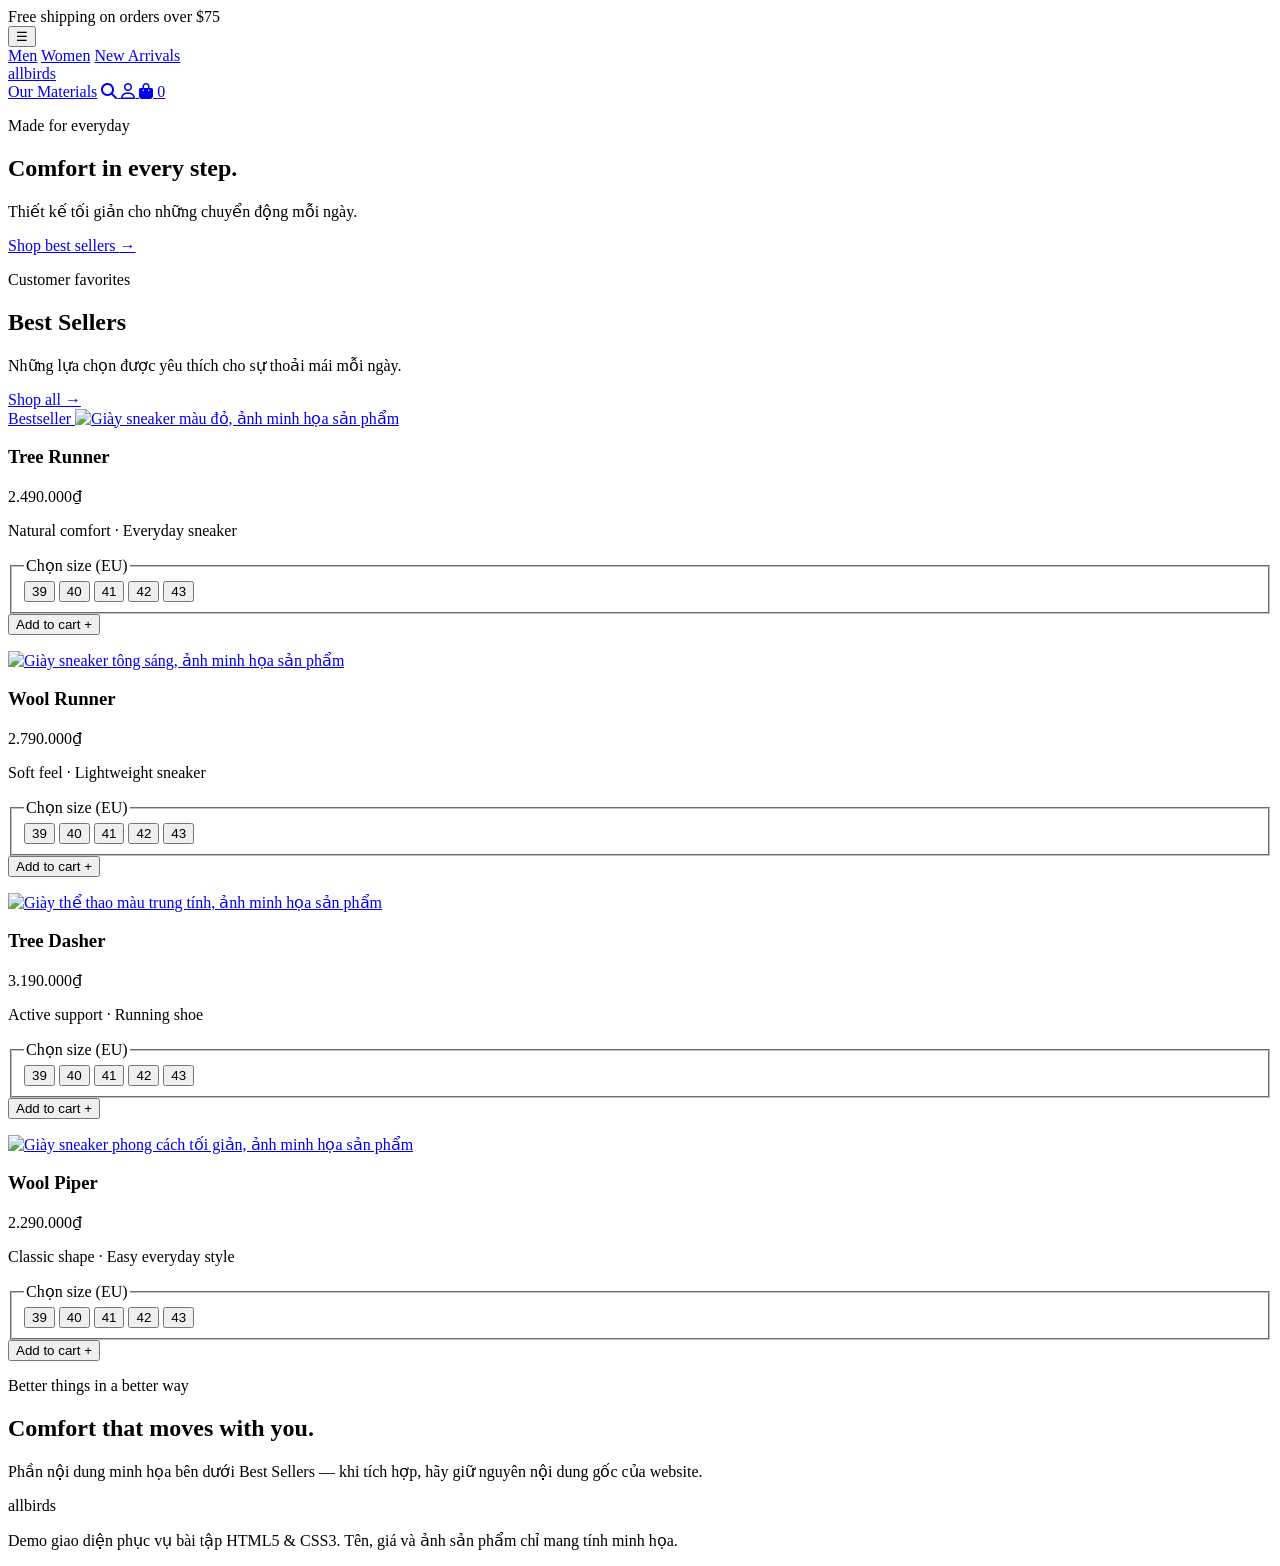
==== BT_B1/index.html @ d4fe8e79 "Rename index.html to BT_B1/index.html" ====
<!doctype html>
<html lang="vi">
<head>
  <meta charset="utf-8">
  <meta name="viewport" content="width=device-width, initial-scale=1">
  <meta name="description" content="Bản demo giao diện thương mại điện tử tối giản, tập trung cải tiến khu vực Best Sellers.">
  <title>Allbirds — Best Sellers Demo</title>
  <link rel="stylesheet" href="style.css">
  <link rel="stylesheet"
href="https://cdnjs.cloudflare.com/ajax/libs/font-awesome/6.7.2/css/all.min.css">
</head>
<body>
  <!-- Header minh họa để thể hiện cách khu vực Best Sellers hòa vào trang chủ.
       Khi tích hợp dự án thật, giữ header/banner hiện tại và chỉ thay section Best Sellers. -->
  <div class="announcement">Free shipping on orders over $75</div>
  <header class="site-header">
    <button class="menu-toggle" type="button" aria-label="Mở menu" aria-expanded="false">☰</button>
    <nav class="nav nav-left" aria-label="Danh mục chính">
      <a href="#men">Men</a>
      <a href="#women">Women</a>
      <a href="#new-arrivals">New Arrivals</a>
    </nav>
    <a class="wordmark" href="#" aria-label="Allbirds trang chủ">allbirds</a>
    <nav class="nav nav-right" aria-label="Tài khoản và mua sắm">
      <a href="#sustainability">Our Materials</a>
     <a href="#search" aria-label="Search">
  <i class="fa-solid fa-magnifying-glass"></i>
</a>
     <a href="#account" aria-label="Account">
  <i class="fa-regular fa-user"></i>
</a>
    <a href="#cart" class="cart-link" aria-label="Cart">
  <i class="fa-solid fa-bag-shopping"></i>
  <span id="cart-count">0</span>
</a>
    </nav>
  </header>

  <main>
    <section class="hero" aria-label="Giới thiệu bộ sưu tập">
      <div class="hero-copy">
        <p class="eyebrow">Made for everyday</p>
        <h1>Comfort in every step.</h1>
        <p>Thiết kế tối giản cho những chuyển động mỗi ngày.</p>
        <a class="hero-link" href="#best-sellers">Shop best sellers <span aria-hidden="true">→</span></a>
      </div>
      <div class="hero-photo" role="img" aria-label="Giày sneaker tông màu trung tính"></div>
    </section>

    <!-- KHU VỰC CẢI TIẾN: chỉ thay nội dung trong section này khi tích hợp vào website gốc -->
    <section class="best-sellers section-shell" id="best-sellers" aria-labelledby="best-sellers-title">
      <div class="section-heading">
        <div>
          <p class="eyebrow">Customer favorites</p>
          <h2 id="best-sellers-title">Best Sellers</h2>
          <p class="section-description">Những lựa chọn được yêu thích cho sự thoải mái mỗi ngày.</p>
        </div>
        <a class="view-all" href="#all-products">Shop all <span aria-hidden="true">→</span></a>
      </div>

      <div class="product-grid">
        <article class="product-card" data-product="Tree Runner">
          <a class="product-image-link" href="#tree-runner" aria-label="Xem Tree Runner">
            <span class="product-badge">Bestseller</span>
            <img class="product-image" src="https://images.unsplash.com/photo-1542291026-7eec264c27ff?auto=format&fit=crop&w=900&q=85" alt="Giày sneaker màu đỏ, ảnh minh họa sản phẩm" loading="lazy">
          </a>
          <div class="product-info">
            <div class="product-title-row">
              <h3>Tree Runner</h3>
              <p class="product-price">2.490.000₫</p>
            </div>
            <p class="product-subtitle">Natural comfort · Everyday sneaker</p>
            <fieldset class="size-picker">
              <legend>Chọn size (EU)</legend>
              <div class="size-options" role="group" aria-label="Chọn kích cỡ Tree Runner">
                <button type="button" class="size-option" aria-pressed="false">39</button>
                <button type="button" class="size-option" aria-pressed="false">40</button>
                <button type="button" class="size-option" aria-pressed="false">41</button>
                <button type="button" class="size-option" aria-pressed="false">42</button>
                <button type="button" class="size-option" aria-pressed="false">43</button>
              </div>
            </fieldset>
            <button class="add-to-cart" type="button">Add to cart <span aria-hidden="true">+</span></button>
            <p class="card-feedback" aria-live="polite"></p>
          </div>
        </article>

        <article class="product-card" data-product="Wool Runner">
          <a class="product-image-link" href="#wool-runner" aria-label="Xem Wool Runner">
            <img class="product-image" src="https://images.unsplash.com/photo-1549298916-b41d501d3772?auto=format&fit=crop&w=900&q=85" alt="Giày sneaker tông sáng, ảnh minh họa sản phẩm" loading="lazy">
          </a>
          <div class="product-info">
            <div class="product-title-row">
              <h3>Wool Runner</h3>
              <p class="product-price">2.790.000₫</p>
            </div>
            <p class="product-subtitle">Soft feel · Lightweight sneaker</p>
            <fieldset class="size-picker">
              <legend>Chọn size (EU)</legend>
              <div class="size-options" role="group" aria-label="Chọn kích cỡ Wool Runner">
                <button type="button" class="size-option" aria-pressed="false">39</button>
                <button type="button" class="size-option" aria-pressed="false">40</button>
                <button type="button" class="size-option" aria-pressed="false">41</button>
                <button type="button" class="size-option" aria-pressed="false">42</button>
                <button type="button" class="size-option" aria-pressed="false">43</button>
              </div>
            </fieldset>
            <button class="add-to-cart" type="button">Add to cart <span aria-hidden="true">+</span></button>
            <p class="card-feedback" aria-live="polite"></p>
          </div>
        </article>

        <article class="product-card" data-product="Tree Dasher">
          <a class="product-image-link" href="#tree-dasher" aria-label="Xem Tree Dasher">
            <img class="product-image" src="https://images.unsplash.com/photo-1552346154-21d32810aba3?auto=format&fit=crop&w=900&q=85" alt="Giày thể thao màu trung tính, ảnh minh họa sản phẩm" loading="lazy">
          </a>
          <div class="product-info">
            <div class="product-title-row">
              <h3>Tree Dasher</h3>
              <p class="product-price">3.190.000₫</p>
            </div>
            <p class="product-subtitle">Active support · Running shoe</p>
            <fieldset class="size-picker">
              <legend>Chọn size (EU)</legend>
              <div class="size-options" role="group" aria-label="Chọn kích cỡ Tree Dasher">
                <button type="button" class="size-option" aria-pressed="false">39</button>
                <button type="button" class="size-option" aria-pressed="false">40</button>
                <button type="button" class="size-option" aria-pressed="false">41</button>
                <button type="button" class="size-option" aria-pressed="false">42</button>
                <button type="button" class="size-option" aria-pressed="false">43</button>
              </div>
            </fieldset>
            <button class="add-to-cart" type="button">Add to cart <span aria-hidden="true">+</span></button>
            <p class="card-feedback" aria-live="polite"></p>
          </div>
        </article>

        <article class="product-card" data-product="Wool Piper">
          <a class="product-image-link" href="#wool-piper" aria-label="Xem Wool Piper">
            <img class="product-image" src="https://images.unsplash.com/photo-1495555961986-6d4c1ecb7be3?auto=format&fit=crop&w=900&q=85" alt="Giày sneaker phong cách tối giản, ảnh minh họa sản phẩm" loading="lazy">
          </a>
          <div class="product-info">
            <div class="product-title-row">
              <h3>Wool Piper</h3>
              <p class="product-price">2.290.000₫</p>
            </div>
            <p class="product-subtitle">Classic shape · Easy everyday style</p>
            <fieldset class="size-picker">
              <legend>Chọn size (EU)</legend>
              <div class="size-options" role="group" aria-label="Chọn kích cỡ Wool Piper">
                <button type="button" class="size-option" aria-pressed="false">39</button>
                <button type="button" class="size-option" aria-pressed="false">40</button>
                <button type="button" class="size-option" aria-pressed="false">41</button>
                <button type="button" class="size-option" aria-pressed="false">42</button>
                <button type="button" class="size-option" aria-pressed="false">43</button>
              </div>
            </fieldset>
            <button class="add-to-cart" type="button">Add to cart <span aria-hidden="true">+</span></button>
            <p class="card-feedback" aria-live="polite"></p>
          </div>
        </article>
      </div>
    </section>

    <section class="brand-note" id="sustainability">
      <p class="eyebrow">Better things in a better way</p>
      <h2>Comfort that moves with you.</h2>
      <p>Phần nội dung minh họa bên dưới Best Sellers — khi tích hợp, hãy giữ nguyên nội dung gốc của website.</p>
    </section>
  </main>

  <footer class="site-footer">
    <span class="footer-wordmark">allbirds</span>
    <p>Demo giao diện phục vụ bài tập HTML5 &amp; CSS3. Tên, giá và ảnh sản phẩm chỉ mang tính minh họa.</p>
  </footer>
  <script src="script.js"></script>
</body>
</html>
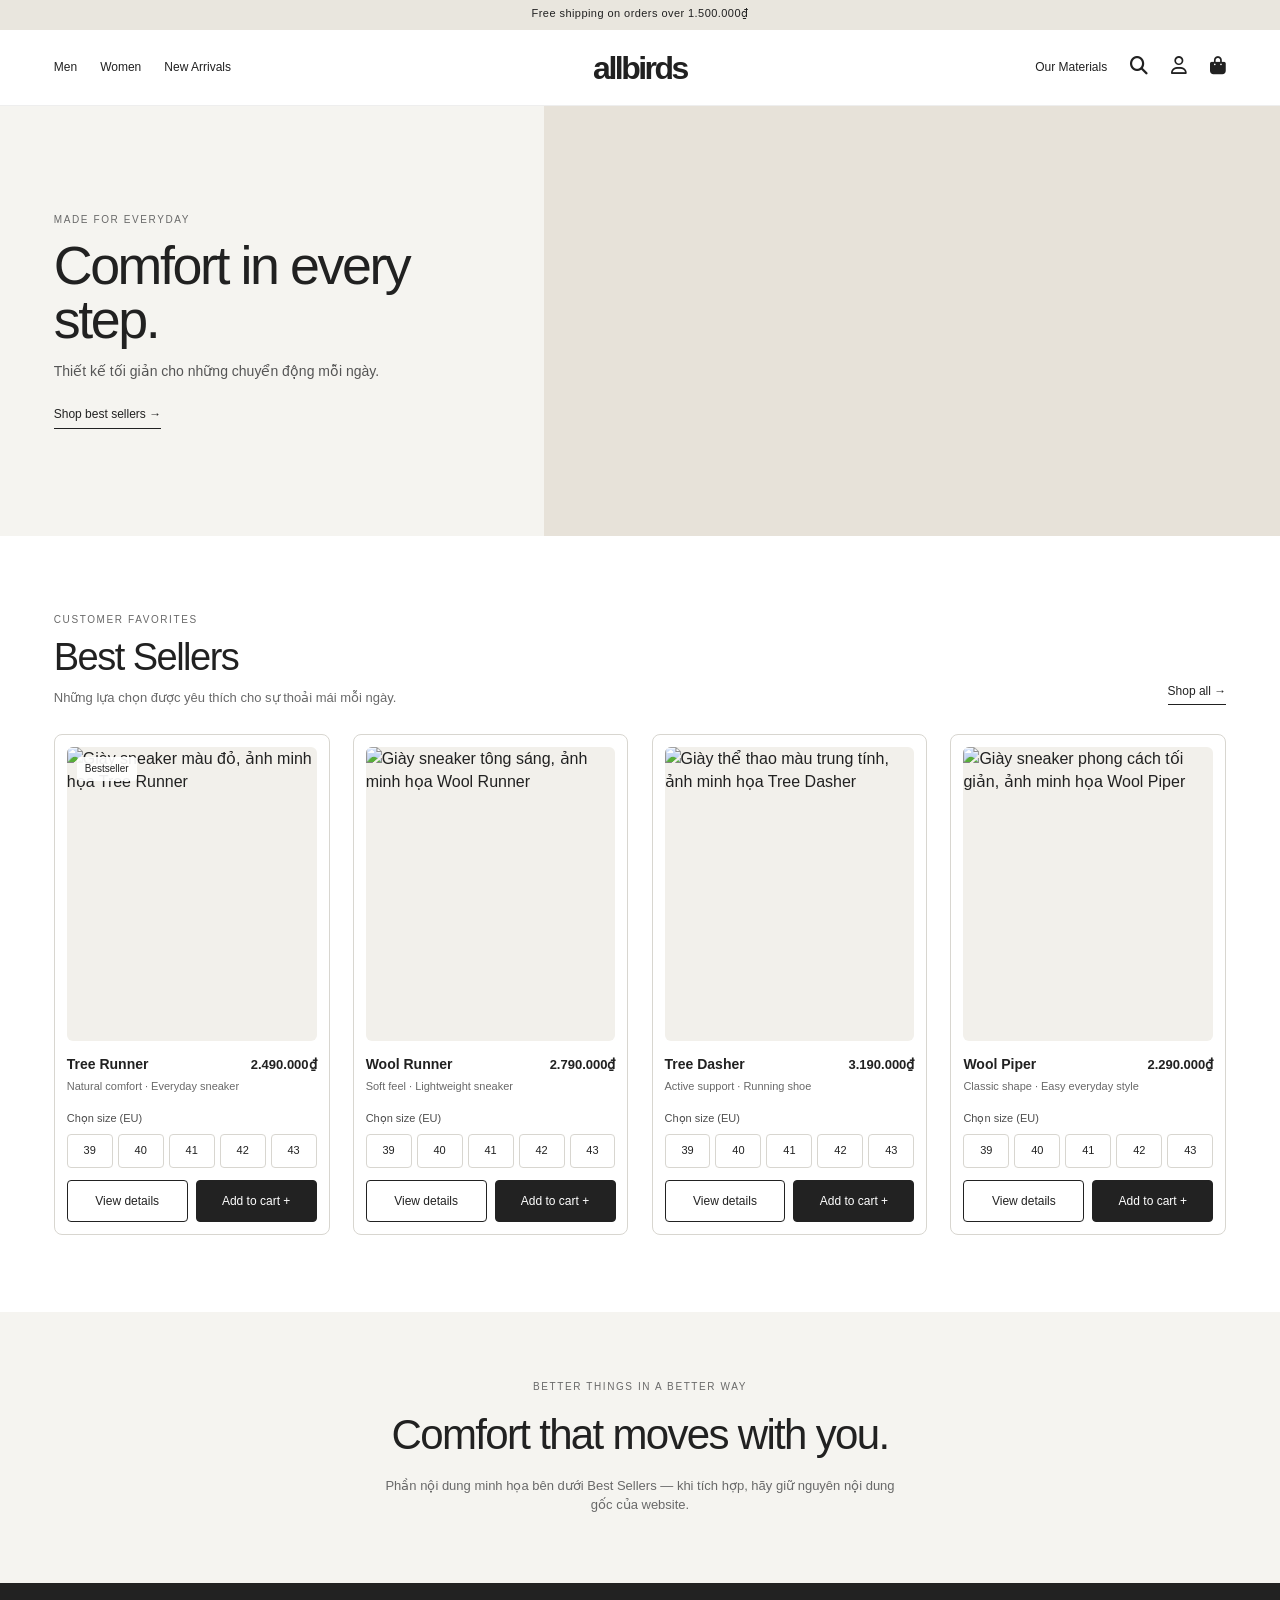
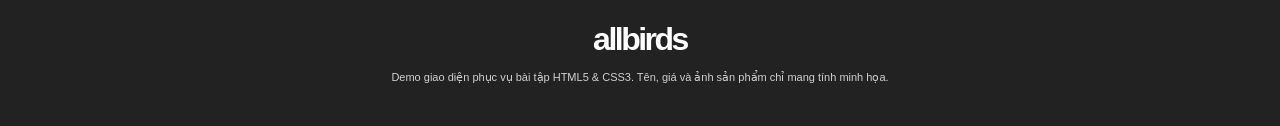
==== commit 548eee32: "Update Buổi 2" ====
--- a/BT_B1/index.html
+++ b/BT_B1/index.html
@@ -2,40 +2,33 @@
 <html lang="vi">
 <head>
   <meta charset="utf-8">
-  <meta name="viewport" content="width=device-width, initial-scale=1">
+  <meta name="viewport" content="width=device-width, initial-scale=1.0">
   <meta name="description" content="Bản demo giao diện thương mại điện tử tối giản, tập trung cải tiến khu vực Best Sellers.">
   <title>Allbirds — Best Sellers Demo</title>
-  <link rel="stylesheet" href="style.css">
-  <link rel="stylesheet"
-href="https://cdnjs.cloudflare.com/ajax/libs/font-awesome/6.7.2/css/all.min.css">
+  <link rel="stylesheet" href="css/style.css">
+  <link rel="stylesheet" href="https://cdnjs.cloudflare.com/ajax/libs/font-awesome/6.7.2/css/all.min.css">
 </head>
 <body>
-  <!-- Header minh họa để thể hiện cách khu vực Best Sellers hòa vào trang chủ.
-       Khi tích hợp dự án thật, giữ header/banner hiện tại và chỉ thay section Best Sellers. -->
-  <div class="announcement">Free shipping on orders over $75</div>
+  <!-- Header và hero chỉ mang tính minh họa để khu vực Best Sellers hòa vào trang chủ. -->
+  <div class="announcement">Free shipping on orders over 1.500.000₫</div>
+ 
   <header class="site-header">
-    <button class="menu-toggle" type="button" aria-label="Mở menu" aria-expanded="false">☰</button>
     <nav class="nav nav-left" aria-label="Danh mục chính">
-      <a href="#men">Men</a>
-      <a href="#women">Women</a>
-      <a href="#new-arrivals">New Arrivals</a>
+      <a href="#">Men</a>
+      <a href="#">Women</a>
+      <a href="#">New Arrivals</a>
     </nav>
+ 
     <a class="wordmark" href="#" aria-label="Allbirds trang chủ">allbirds</a>
+ 
     <nav class="nav nav-right" aria-label="Tài khoản và mua sắm">
-      <a href="#sustainability">Our Materials</a>
-     <a href="#search" aria-label="Search">
-  <i class="fa-solid fa-magnifying-glass"></i>
-</a>
-     <a href="#account" aria-label="Account">
-  <i class="fa-regular fa-user"></i>
-</a>
-    <a href="#cart" class="cart-link" aria-label="Cart">
-  <i class="fa-solid fa-bag-shopping"></i>
-  <span id="cart-count">0</span>
-</a>
+      <a class="nav-text" href="#">Our Materials</a>
+      <a href="#" aria-label="Tìm kiếm"><i class="fa-solid fa-magnifying-glass" aria-hidden="true"></i></a>
+      <a href="#" aria-label="Tài khoản"><i class="fa-regular fa-user" aria-hidden="true"></i></a>
+      <a href="#" aria-label="Giỏ hàng"><i class="fa-solid fa-bag-shopping" aria-hidden="true"></i></a>
     </nav>
   </header>
-
+ 
   <main>
     <section class="hero" aria-label="Giới thiệu bộ sưu tập">
       <div class="hero-copy">
@@ -46,8 +39,8 @@
       </div>
       <div class="hero-photo" role="img" aria-label="Giày sneaker tông màu trung tính"></div>
     </section>
-
-    <!-- KHU VỰC CẢI TIẾN: chỉ thay nội dung trong section này khi tích hợp vào website gốc -->
+ 
+    <!-- KHU VỰC CẢI TIẾN: Best Sellers -->
     <section class="best-sellers section-shell" id="best-sellers" aria-labelledby="best-sellers-title">
       <div class="section-heading">
         <div>
@@ -55,124 +48,134 @@
           <h2 id="best-sellers-title">Best Sellers</h2>
           <p class="section-description">Những lựa chọn được yêu thích cho sự thoải mái mỗi ngày.</p>
         </div>
-        <a class="view-all" href="#all-products">Shop all <span aria-hidden="true">→</span></a>
+        <a class="view-all" href="#best-sellers">Shop all <span aria-hidden="true">→</span></a>
       </div>
-
+ 
       <div class="product-grid">
-        <article class="product-card" data-product="Tree Runner">
+ 
+        <article class="product-card" id="tree-runner">
           <a class="product-image-link" href="#tree-runner" aria-label="Xem Tree Runner">
             <span class="product-badge">Bestseller</span>
-            <img class="product-image" src="https://images.unsplash.com/photo-1542291026-7eec264c27ff?auto=format&fit=crop&w=900&q=85" alt="Giày sneaker màu đỏ, ảnh minh họa sản phẩm" loading="lazy">
+            <img class="product-image" src="https://images.unsplash.com/photo-1542291026-7eec264c27ff?auto=format&fit=crop&w=900&q=85" alt="Giày sneaker màu đỏ, ảnh minh họa Tree Runner" loading="lazy">
           </a>
           <div class="product-info">
             <div class="product-title-row">
-              <h3>Tree Runner</h3>
+              <h3 class="product-title">Tree Runner</h3>
               <p class="product-price">2.490.000₫</p>
             </div>
             <p class="product-subtitle">Natural comfort · Everyday sneaker</p>
             <fieldset class="size-picker">
               <legend>Chọn size (EU)</legend>
-              <div class="size-options" role="group" aria-label="Chọn kích cỡ Tree Runner">
-                <button type="button" class="size-option" aria-pressed="false">39</button>
-                <button type="button" class="size-option" aria-pressed="false">40</button>
-                <button type="button" class="size-option" aria-pressed="false">41</button>
-                <button type="button" class="size-option" aria-pressed="false">42</button>
-                <button type="button" class="size-option" aria-pressed="false">43</button>
+              <div class="size-options">
+                <input type="radio" name="size-tree-runner" id="tr-39" value="39"><label for="tr-39">39</label>
+                <input type="radio" name="size-tree-runner" id="tr-40" value="40"><label for="tr-40">40</label>
+                <input type="radio" name="size-tree-runner" id="tr-41" value="41"><label for="tr-41">41</label>
+                <input type="radio" name="size-tree-runner" id="tr-42" value="42"><label for="tr-42">42</label>
+                <input type="radio" name="size-tree-runner" id="tr-43" value="43"><label for="tr-43">43</label>
               </div>
             </fieldset>
-            <button class="add-to-cart" type="button">Add to cart <span aria-hidden="true">+</span></button>
-            <p class="card-feedback" aria-live="polite"></p>
+            <div class="product-actions">
+              <a class="btn-detail" href="#tree-runner">View details</a>
+              <button class="btn-cart" type="button">Add to cart +</button>
+            </div>
           </div>
         </article>
-
-        <article class="product-card" data-product="Wool Runner">
+ 
+        <article class="product-card" id="wool-runner">
           <a class="product-image-link" href="#wool-runner" aria-label="Xem Wool Runner">
-            <img class="product-image" src="https://images.unsplash.com/photo-1549298916-b41d501d3772?auto=format&fit=crop&w=900&q=85" alt="Giày sneaker tông sáng, ảnh minh họa sản phẩm" loading="lazy">
+            <img class="product-image" src="https://images.unsplash.com/photo-1549298916-b41d501d3772?auto=format&fit=crop&w=900&q=85" alt="Giày sneaker tông sáng, ảnh minh họa Wool Runner" loading="lazy">
           </a>
           <div class="product-info">
             <div class="product-title-row">
-              <h3>Wool Runner</h3>
+              <h3 class="product-title">Wool Runner</h3>
               <p class="product-price">2.790.000₫</p>
             </div>
             <p class="product-subtitle">Soft feel · Lightweight sneaker</p>
             <fieldset class="size-picker">
               <legend>Chọn size (EU)</legend>
-              <div class="size-options" role="group" aria-label="Chọn kích cỡ Wool Runner">
-                <button type="button" class="size-option" aria-pressed="false">39</button>
-                <button type="button" class="size-option" aria-pressed="false">40</button>
-                <button type="button" class="size-option" aria-pressed="false">41</button>
-                <button type="button" class="size-option" aria-pressed="false">42</button>
-                <button type="button" class="size-option" aria-pressed="false">43</button>
+              <div class="size-options">
+                <input type="radio" name="size-wool-runner" id="wr-39" value="39"><label for="wr-39">39</label>
+                <input type="radio" name="size-wool-runner" id="wr-40" value="40"><label for="wr-40">40</label>
+                <input type="radio" name="size-wool-runner" id="wr-41" value="41"><label for="wr-41">41</label>
+                <input type="radio" name="size-wool-runner" id="wr-42" value="42"><label for="wr-42">42</label>
+                <input type="radio" name="size-wool-runner" id="wr-43" value="43"><label for="wr-43">43</label>
               </div>
             </fieldset>
-            <button class="add-to-cart" type="button">Add to cart <span aria-hidden="true">+</span></button>
-            <p class="card-feedback" aria-live="polite"></p>
+            <div class="product-actions">
+              <a class="btn-detail" href="#wool-runner">View details</a>
+              <button class="btn-cart" type="button">Add to cart +</button>
+            </div>
           </div>
         </article>
-
-        <article class="product-card" data-product="Tree Dasher">
+ 
+        <article class="product-card" id="tree-dasher">
           <a class="product-image-link" href="#tree-dasher" aria-label="Xem Tree Dasher">
-            <img class="product-image" src="https://images.unsplash.com/photo-1552346154-21d32810aba3?auto=format&fit=crop&w=900&q=85" alt="Giày thể thao màu trung tính, ảnh minh họa sản phẩm" loading="lazy">
+            <img class="product-image" src="https://images.unsplash.com/photo-1552346154-21d32810aba3?auto=format&fit=crop&w=900&q=85" alt="Giày thể thao màu trung tính, ảnh minh họa Tree Dasher" loading="lazy">
           </a>
           <div class="product-info">
             <div class="product-title-row">
-              <h3>Tree Dasher</h3>
+              <h3 class="product-title">Tree Dasher</h3>
               <p class="product-price">3.190.000₫</p>
             </div>
             <p class="product-subtitle">Active support · Running shoe</p>
             <fieldset class="size-picker">
               <legend>Chọn size (EU)</legend>
-              <div class="size-options" role="group" aria-label="Chọn kích cỡ Tree Dasher">
-                <button type="button" class="size-option" aria-pressed="false">39</button>
-                <button type="button" class="size-option" aria-pressed="false">40</button>
-                <button type="button" class="size-option" aria-pressed="false">41</button>
-                <button type="button" class="size-option" aria-pressed="false">42</button>
-                <button type="button" class="size-option" aria-pressed="false">43</button>
+              <div class="size-options">
+                <input type="radio" name="size-tree-dasher" id="td-39" value="39"><label for="td-39">39</label>
+                <input type="radio" name="size-tree-dasher" id="td-40" value="40"><label for="td-40">40</label>
+                <input type="radio" name="size-tree-dasher" id="td-41" value="41"><label for="td-41">41</label>
+                <input type="radio" name="size-tree-dasher" id="td-42" value="42"><label for="td-42">42</label>
+                <input type="radio" name="size-tree-dasher" id="td-43" value="43"><label for="td-43">43</label>
               </div>
             </fieldset>
-            <button class="add-to-cart" type="button">Add to cart <span aria-hidden="true">+</span></button>
-            <p class="card-feedback" aria-live="polite"></p>
+            <div class="product-actions">
+              <a class="btn-detail" href="#tree-dasher">View details</a>
+              <button class="btn-cart" type="button">Add to cart +</button>
+            </div>
           </div>
         </article>
-
-        <article class="product-card" data-product="Wool Piper">
+ 
+        <article class="product-card" id="wool-piper">
           <a class="product-image-link" href="#wool-piper" aria-label="Xem Wool Piper">
-            <img class="product-image" src="https://images.unsplash.com/photo-1495555961986-6d4c1ecb7be3?auto=format&fit=crop&w=900&q=85" alt="Giày sneaker phong cách tối giản, ảnh minh họa sản phẩm" loading="lazy">
+            <img class="product-image" src="https://images.unsplash.com/photo-1495555961986-6d4c1ecb7be3?auto=format&fit=crop&w=900&q=85" alt="Giày sneaker phong cách tối giản, ảnh minh họa Wool Piper" loading="lazy">
           </a>
           <div class="product-info">
             <div class="product-title-row">
-              <h3>Wool Piper</h3>
+              <h3 class="product-title">Wool Piper</h3>
               <p class="product-price">2.290.000₫</p>
             </div>
             <p class="product-subtitle">Classic shape · Easy everyday style</p>
             <fieldset class="size-picker">
               <legend>Chọn size (EU)</legend>
-              <div class="size-options" role="group" aria-label="Chọn kích cỡ Wool Piper">
-                <button type="button" class="size-option" aria-pressed="false">39</button>
-                <button type="button" class="size-option" aria-pressed="false">40</button>
-                <button type="button" class="size-option" aria-pressed="false">41</button>
-                <button type="button" class="size-option" aria-pressed="false">42</button>
-                <button type="button" class="size-option" aria-pressed="false">43</button>
+              <div class="size-options">
+                <input type="radio" name="size-wool-piper" id="wp-39" value="39"><label for="wp-39">39</label>
+                <input type="radio" name="size-wool-piper" id="wp-40" value="40"><label for="wp-40">40</label>
+                <input type="radio" name="size-wool-piper" id="wp-41" value="41"><label for="wp-41">41</label>
+                <input type="radio" name="size-wool-piper" id="wp-42" value="42"><label for="wp-42">42</label>
+                <input type="radio" name="size-wool-piper" id="wp-43" value="43"><label for="wp-43">43</label>
               </div>
             </fieldset>
-            <button class="add-to-cart" type="button">Add to cart <span aria-hidden="true">+</span></button>
-            <p class="card-feedback" aria-live="polite"></p>
+            <div class="product-actions">
+              <a class="btn-detail" href="#wool-piper">View details</a>
+              <button class="btn-cart" type="button">Add to cart +</button>
+            </div>
           </div>
         </article>
+ 
       </div>
     </section>
-
+ 
     <section class="brand-note" id="sustainability">
       <p class="eyebrow">Better things in a better way</p>
       <h2>Comfort that moves with you.</h2>
       <p>Phần nội dung minh họa bên dưới Best Sellers — khi tích hợp, hãy giữ nguyên nội dung gốc của website.</p>
     </section>
   </main>
-
+ 
   <footer class="site-footer">
     <span class="footer-wordmark">allbirds</span>
     <p>Demo giao diện phục vụ bài tập HTML5 &amp; CSS3. Tên, giá và ảnh sản phẩm chỉ mang tính minh họa.</p>
   </footer>
-  <script src="script.js"></script>
 </body>
 </html>
+ 
--- a/BT_B1/css/style.css
+++ b/BT_B1/css/style.css
@@ -0,0 +1,379 @@
+/* ==========================================================
+   Bài tập cá nhân Buổi 2 — HTML5 & CSS3
+   Khu vực cải tiến: Best Sellers (danh sách 4 sản phẩm)
+   Cấu trúc file:
+   1. Biến màu và thiết lập cơ bản (Bước 3)
+   2. Header và menu — Flexbox/Grid (Bước 5)
+   3. Hero
+   4. Tiêu đề khu vực Best Sellers — Flexbox (Bước 5)
+   5. Lưới sản phẩm — CSS Grid (Bước 6)
+   6. Thẻ sản phẩm — selector và Box Model (Bước 4)
+   7. Chọn size và nhóm nút — Flexbox, hover, focus (Bước 5, 7)
+   8. Brand note và footer
+   9. Responsive (Bước 8)
+   ========================================================== */
+ 
+/* 1. BIẾN MÀU VÀ THIẾT LẬP CƠ BẢN ------------------------- */
+:root {
+  --ink: #212121;
+  --muted: #696969;
+  --paper: #ffffff;
+  --soft: #f5f4f0;
+  --line: #d8d6d0;
+  --button: #222222;
+  --focus: #2876c7;
+  --content-width: 1440px;
+  --page-gutter: clamp(18px, 4.2vw, 64px);
+}
+ 
+* { box-sizing: border-box; }
+ 
+html { scroll-behavior: smooth; }
+ 
+body {
+  margin: 0;
+  color: var(--ink);
+  background: var(--paper);
+  font-family: Arial, Helvetica, sans-serif;
+  line-height: 1.45;
+}
+ 
+img { display: block; max-width: 100%; height: auto; }
+a { color: inherit; text-decoration: none; }
+button { font: inherit; }
+ 
+.section-shell {
+  width: min(100%, var(--content-width));
+  margin-inline: auto;
+  padding-inline: var(--page-gutter);
+}
+ 
+.eyebrow {
+  margin: 0 0 10px;
+  color: var(--muted);
+  text-transform: uppercase;
+  font-size: 10px;
+  letter-spacing: .16em;
+}
+ 
+/* 2. HEADER VÀ MENU ---------------------------------------- */
+.announcement {
+  min-height: 30px;
+  padding: 6px 12px;
+  text-align: center;
+  background: #e9e6de;
+  font-size: 11px;
+  letter-spacing: .04em;
+}
+ 
+.site-header {
+  min-height: 76px;
+  display: grid;
+  grid-template-columns: 1fr auto 1fr;
+  grid-template-areas: "menu logo icons";
+  align-items: center;
+  gap: 24px;
+  padding: 0 var(--page-gutter);
+  border-bottom: 1px solid #eee;
+}
+ 
+.nav-left  { grid-area: menu; }
+.wordmark  { grid-area: logo; }
+.nav-right { grid-area: icons; justify-content: flex-end; }
+ 
+.nav {
+  display: flex;
+  align-items: center;
+  gap: clamp(12px, 1.8vw, 28px);
+  font-size: 12px;
+}
+ 
+.nav a:hover,
+.view-all:hover { text-decoration: underline; text-underline-offset: 4px; }
+ 
+.nav-right i { font-size: 18px; }
+ 
+.wordmark,
+.footer-wordmark {
+  font-size: 32px;
+  font-weight: 800;
+  letter-spacing: -2.5px;
+  line-height: 1;
+}
+ 
+/* 3. HERO --------------------------------------------------- */
+.hero {
+  min-height: 430px;
+  display: grid;
+  grid-template-columns: .85fr 1.15fr;
+  background: var(--soft);
+}
+ 
+.hero-copy {
+  display: flex;
+  flex-direction: column;
+  justify-content: center;
+  align-items: flex-start;
+  padding: 48px var(--page-gutter);
+}
+ 
+.hero h1 {
+  max-width: 420px;
+  margin: 0 0 14px;
+  font-size: clamp(34px, 4.2vw, 58px);
+  line-height: 1.02;
+  font-weight: 500;
+  letter-spacing: -.045em;
+}
+ 
+.hero-copy > p:not(.eyebrow) {
+  max-width: 360px;
+  margin: 0 0 24px;
+  color: #555;
+  font-size: 14px;
+}
+ 
+.hero-link {
+  padding-bottom: 5px;
+  border-bottom: 1px solid var(--ink);
+  font-size: 12px;
+}
+ 
+.hero-photo {
+  min-height: 430px;
+  background: #e7e2d9 url("https://images.unsplash.com/photo-1542291026-7eec264c27ff?auto=format&fit=crop&w=1500&q=85") center 52% / cover no-repeat;
+}
+ 
+/* 4. TIÊU ĐỀ KHU VỰC BEST SELLERS -------------------------- */
+.best-sellers {
+  padding-top: clamp(42px, 6vw, 82px);
+  padding-bottom: clamp(48px, 6vw, 88px);
+}
+ 
+.section-heading {
+  display: flex;
+  align-items: flex-end;
+  justify-content: space-between;
+  gap: 24px;
+  margin-bottom: 26px;
+}
+ 
+.section-heading h2 {
+  margin: 0;
+  font-size: clamp(28px, 3vw, 38px);
+  line-height: 1.1;
+  font-weight: 500;
+  letter-spacing: -.04em;
+}
+ 
+.section-description { margin: 10px 0 0; color: var(--muted); font-size: 13px; }
+ 
+.view-all {
+  flex: 0 0 auto;
+  margin-bottom: 3px;
+  padding-bottom: 4px;
+  border-bottom: 1px solid currentColor;
+  font-size: 12px;
+}
+ 
+/* 5. LƯỚI SẢN PHẨM — CSS GRID ------------------------------ */
+.product-grid {
+  display: grid;
+  grid-template-columns: repeat(4, minmax(0, 1fr));
+  gap: clamp(12px, 1.8vw, 26px);
+}
+ 
+/* 6. THẺ SẢN PHẨM — SELECTOR VÀ BOX MODEL ------------------ */
+.product-card {
+  min-width: 0;
+  padding: 12px;                       /* padding: khoảng cách bên trong thẻ */
+  border: 1px solid var(--line);       /* border: viền thẻ */
+  border-radius: 8px;                  /* border-radius: bo góc */
+  background-color: #ffffff;
+}
+ 
+.product-image-link {
+  position: relative;
+  display: block;
+  overflow: hidden;
+  border-radius: 6px;
+  background: #f2f0eb;
+  aspect-ratio: 4 / 4.7;
+}
+ 
+.product-image {
+  width: 100%;
+  height: 100%;
+  object-fit: cover;
+  transition: transform .35s ease;
+}
+ 
+.product-badge {
+  position: absolute;
+  z-index: 1;
+  top: 10px;
+  left: 10px;
+  padding: 5px 8px;
+  border-radius: 4px;
+  background: rgba(255, 255, 255, .92);
+  font-size: 10px;
+}
+ 
+.product-info { padding-top: 13px; }
+ 
+.product-title-row {
+  display: flex;
+  flex-wrap: wrap;
+  justify-content: space-between;
+  align-items: baseline;
+  gap: 6px 10px;
+}
+ 
+.product-card .product-title { margin: 0; font-size: 14px; font-weight: 600; }
+.product-price { margin: 0; font-size: 13px; font-weight: 600; white-space: nowrap; }
+.product-subtitle { min-height: 18px; margin: 5px 0 14px; color: var(--muted); font-size: 11px; }
+ 
+/* 7. CHỌN SIZE VÀ NHÓM NÚT --------------------------------- */
+.size-picker { min-width: 0; margin: 0 0 12px; padding: 0; border: 0; }
+.size-picker legend { margin-bottom: 7px; padding: 0; color: #4c4c4c; font-size: 11px; }
+ 
+.size-options {
+  display: grid;
+  grid-template-columns: repeat(5, minmax(0, 1fr));
+  gap: 5px;
+}
+ 
+/* Ẩn nút radio gốc nhưng vẫn dùng được bằng bàn phím */
+.size-options input {
+  position: absolute;
+  width: 1px;
+  height: 1px;
+  opacity: 0;
+}
+ 
+.size-options label {
+  display: flex;
+  align-items: center;
+  justify-content: center;
+  min-height: 34px;
+  border: 1px solid var(--line);
+  border-radius: 4px;
+  background: #fff;
+  cursor: pointer;
+  font-size: 11px;
+  transition: background-color .15s ease, color .15s ease, border-color .15s ease;
+}
+ 
+.size-options label:hover { border-color: var(--ink); }
+ 
+.size-options input:checked + label {
+  border-color: var(--button);
+  background: var(--button);
+  color: #fff;
+}
+ 
+/* Nhóm nút thao tác — Flexbox */
+.product-actions {
+  display: flex;
+  align-items: center;
+  gap: 8px;
+}
+ 
+.btn-detail,
+.btn-cart {
+  flex: 1;
+  display: flex;
+  align-items: center;
+  justify-content: center;
+  min-height: 42px;
+  padding: 8px 10px;
+  border: 1px solid var(--button);
+  border-radius: 4px;
+  font-size: 12px;
+  cursor: pointer;
+  transition: background-color .2s ease, color .2s ease;
+}
+ 
+.btn-detail { background: #fff; color: var(--button); }
+.btn-detail:hover { background: var(--soft); }
+ 
+.btn-cart { background: var(--button); color: #fff; }
+.btn-cart:hover { background: #fff; color: var(--button); }
+ 
+/* Hover của ảnh và trạng thái focus bàn phím */
+.product-image-link:hover .product-image { transform: scale(1.035); }
+ 
+a:focus-visible,
+.btn-cart:focus-visible,
+.size-options input:focus-visible + label {
+  outline: 3px solid var(--focus);
+  outline-offset: 3px;
+}
+ 
+/* 8. BRAND NOTE VÀ FOOTER ---------------------------------- */
+.brand-note { padding: 68px var(--page-gutter); text-align: center; background: var(--soft); }
+.brand-note h2 { margin: 0 auto 12px; font-size: clamp(26px, 3.5vw, 42px); font-weight: 500; letter-spacing: -.04em; }
+.brand-note > p:last-child { max-width: 520px; margin: 0 auto; color: var(--muted); font-size: 13px; }
+ 
+.site-footer { padding: 40px var(--page-gutter); background: #222; color: #fff; text-align: center; }
+.footer-wordmark { display: inline-block; }
+.site-footer p { max-width: 680px; margin: 14px auto 0; color: #d1d1d1; font-size: 11px; }
+ 
+/* 9. RESPONSIVE --------------------------------------------- */
+/* Tablet: 2 cột để thẻ không bị chật */
+@media (max-width: 991px) {
+  .product-grid { grid-template-columns: repeat(2, minmax(0, 1fr)); }
+}
+ 
+/* Mobile (390px) */
+@media (max-width: 767px) {
+  .site-header {
+    grid-template-areas:
+      ". logo icons"
+      "menu menu menu";
+    min-height: 0;
+    gap: 6px 8px;
+    padding-block: 10px;
+  }
+  .wordmark { justify-self: center; font-size: 29px; }
+  .nav-left { justify-content: center; padding-top: 4px; }
+  .nav-right { gap: 14px; }
+  .nav-right i { font-size: 16px; }
+  .nav-text { display: none; }
+ 
+  .hero { min-height: 0; grid-template-columns: 1fr; }
+  .hero-copy { padding: 42px var(--page-gutter); }
+  .hero-photo { min-height: 250px; grid-row: 1; }
+  .hero h1 { font-size: clamp(34px, 9vw, 46px); }
+ 
+  .section-heading { margin-bottom: 20px; gap: 12px; }
+  .section-heading h2 { font-size: 29px; }
+  .section-description { max-width: 250px; font-size: 12px; }
+  .view-all { font-size: 11px; }
+ 
+  .product-grid { gap: 16px 10px; }
+  .product-card { padding: 10px; }
+  .product-info { padding-top: 10px; }
+  .product-title-row { display: block; }
+  .product-card .product-title { font-size: 13px; }
+  .product-price { margin-top: 4px; font-size: 12px; }
+  .product-subtitle { min-height: 30px; margin: 5px 0 10px; font-size: 10px; }
+ 
+  .size-options { grid-template-columns: repeat(3, minmax(0, 1fr)); gap: 8px; }
+  .size-options label { min-height: 40px; }
+ 
+  .product-actions { flex-direction: column; align-items: stretch; }
+  .brand-note { padding-block: 48px; }
+}
+ 
+@media (max-width: 360px) {
+  .section-shell { padding-inline: 14px; }
+  .section-heading h2 { font-size: 26px; }
+  .section-description { max-width: 205px; }
+}
+ 
+@media (prefers-reduced-motion: reduce) {
+  html { scroll-behavior: auto; }
+  *, *::before, *::after { transition-duration: .01ms !important; animation-duration: .01ms !important; }
+}
+ 
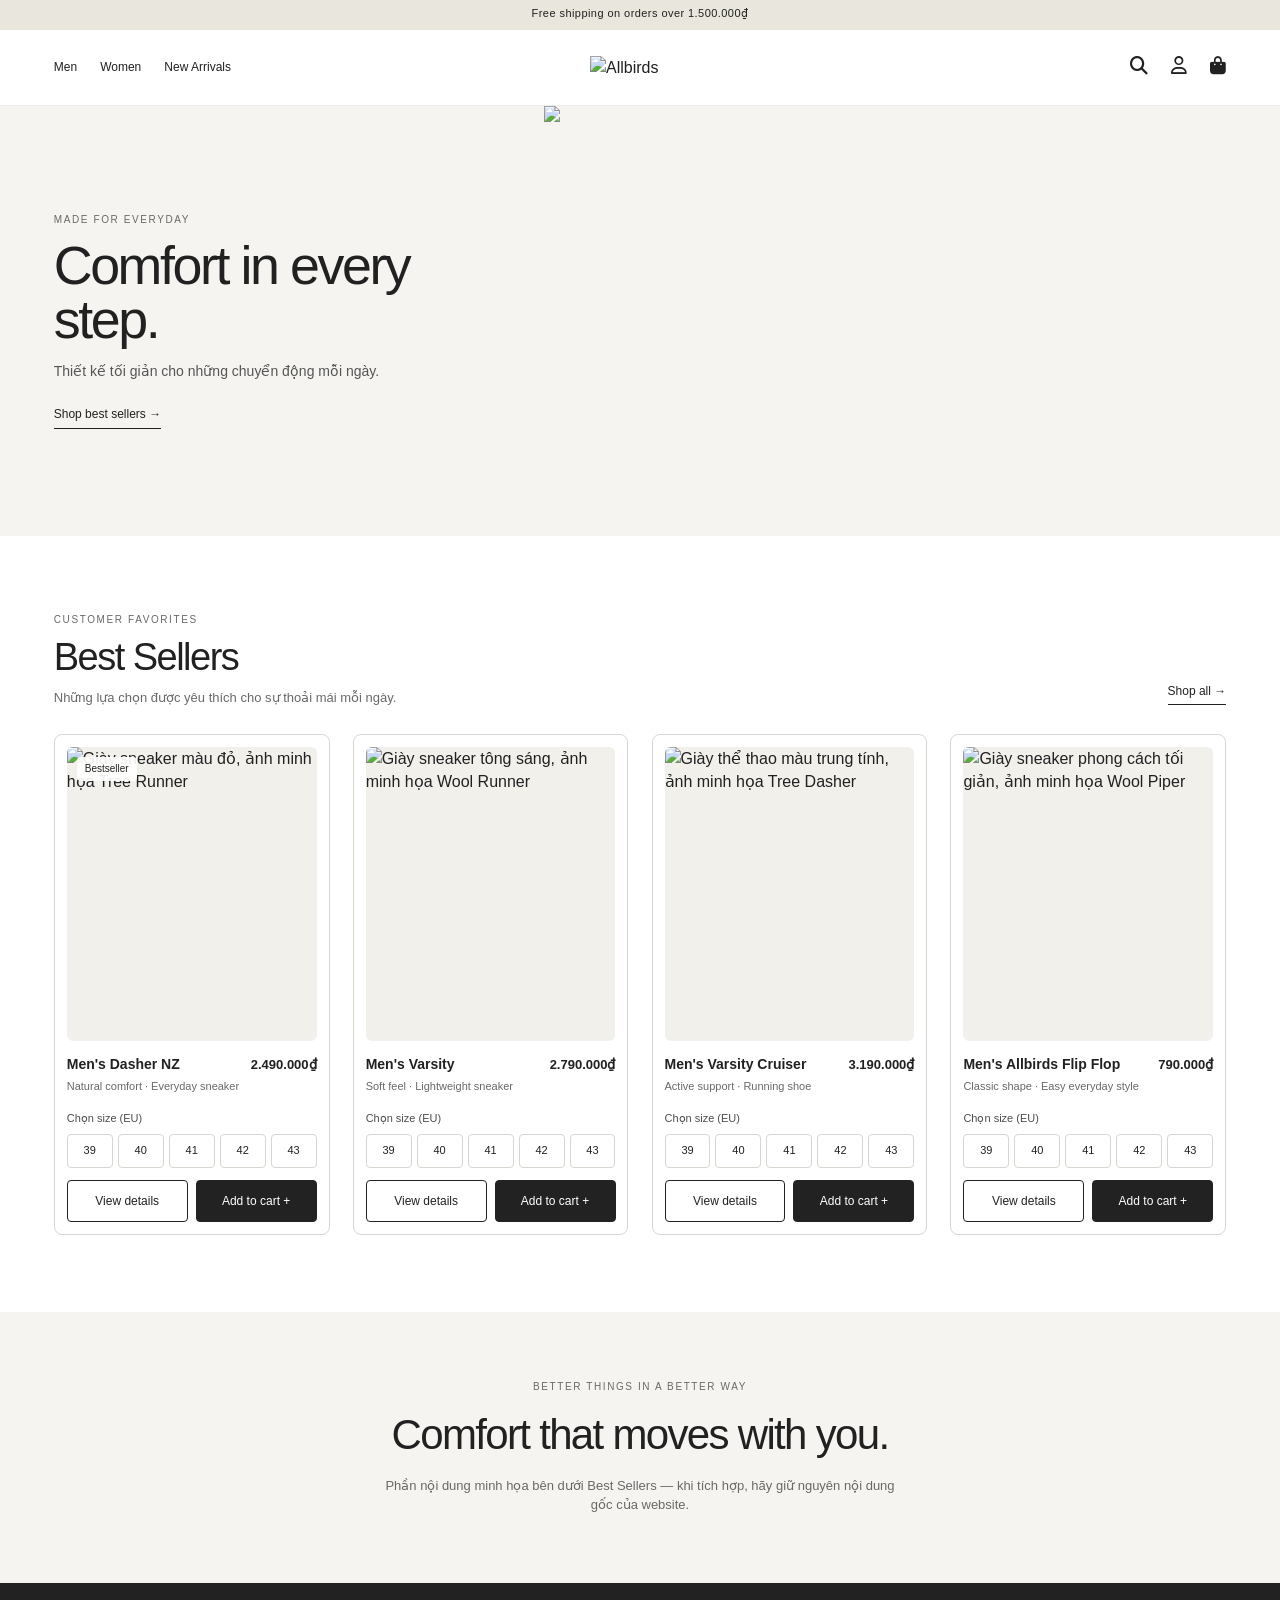
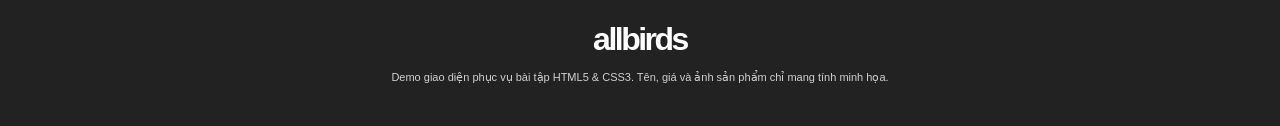
==== commit 0e8a990b: "update buổi 2" ====
--- a/BT_B1/index.html
+++ b/BT_B1/index.html
@@ -18,11 +18,10 @@
       <a href="#">Women</a>
       <a href="#">New Arrivals</a>
     </nav>
- 
-    <a class="wordmark" href="#" aria-label="Allbirds trang chủ">allbirds</a>
- 
+ <a href="#" class="logo">
+    <img src="https://upload.wikimedia.org/wikipedia/commons/4/4b/Allbirds_logo.png?utm_source=commons.wikimedia.org&utm_campaign=index&utm_content=original" alt="Allbirds">
+</a> 
     <nav class="nav nav-right" aria-label="Tài khoản và mua sắm">
-      <a class="nav-text" href="#">Our Materials</a>
       <a href="#" aria-label="Tìm kiếm"><i class="fa-solid fa-magnifying-glass" aria-hidden="true"></i></a>
       <a href="#" aria-label="Tài khoản"><i class="fa-regular fa-user" aria-hidden="true"></i></a>
       <a href="#" aria-label="Giỏ hàng"><i class="fa-solid fa-bag-shopping" aria-hidden="true"></i></a>
@@ -37,10 +36,10 @@
         <p>Thiết kế tối giản cho những chuyển động mỗi ngày.</p>
         <a class="hero-link" href="#best-sellers">Shop best sellers <span aria-hidden="true">→</span></a>
       </div>
-      <div class="hero-photo" role="img" aria-label="Giày sneaker tông màu trung tính"></div>
+      <div class="hero-banner"> <img src="https://www.allbirds.com/cdn/shop/files/26Q1_DasherNZ_Site_Homepage_Hero_Desktop_16x9-3.jpg?v=1779316981&width=2560" ></div>
     </section>
  
-    <!-- KHU VỰC CẢI TIẾN: Best Sellers -->
+    <!-- Best Sellers -->
     <section class="best-sellers section-shell" id="best-sellers" aria-labelledby="best-sellers-title">
       <div class="section-heading">
         <div>
@@ -56,11 +55,11 @@
         <article class="product-card" id="tree-runner">
           <a class="product-image-link" href="#tree-runner" aria-label="Xem Tree Runner">
             <span class="product-badge">Bestseller</span>
-            <img class="product-image" src="https://images.unsplash.com/photo-1542291026-7eec264c27ff?auto=format&fit=crop&w=900&q=85" alt="Giày sneaker màu đỏ, ảnh minh họa Tree Runner" loading="lazy">
+            <img class="product-image" src="https://www.allbirds.com/cdn/shop/files/A12416_26Q1_Dasher-NZ-Anthracite-Dark-Anthr_PDP_LEFT.png?v=1768948005&width=1280" alt="Giày sneaker màu đỏ, ảnh minh họa Tree Runner" loading="lazy">
           </a>
           <div class="product-info">
             <div class="product-title-row">
-              <h3 class="product-title">Tree Runner</h3>
+              <h3 class="product-title">Men's Dasher NZ</h3>
               <p class="product-price">2.490.000₫</p>
             </div>
             <p class="product-subtitle">Natural comfort · Everyday sneaker</p>
@@ -83,11 +82,11 @@
  
         <article class="product-card" id="wool-runner">
           <a class="product-image-link" href="#wool-runner" aria-label="Xem Wool Runner">
-            <img class="product-image" src="https://images.unsplash.com/photo-1549298916-b41d501d3772?auto=format&fit=crop&w=900&q=85" alt="Giày sneaker tông sáng, ảnh minh họa Wool Runner" loading="lazy">
+            <img class="product-image" src="https://www.allbirds.com/cdn/shop/files/A12270_26Q1_Mens-Varsity-Parchment-Blizzard-Sole_PDP_LEFT.png?v=1765307399&width=1280" alt="Giày sneaker tông sáng, ảnh minh họa Wool Runner" loading="lazy">
           </a>
           <div class="product-info">
             <div class="product-title-row">
-              <h3 class="product-title">Wool Runner</h3>
+              <h3 class="product-title">Men's Varsity</h3>
               <p class="product-price">2.790.000₫</p>
             </div>
             <p class="product-subtitle">Soft feel · Lightweight sneaker</p>
@@ -110,11 +109,11 @@
  
         <article class="product-card" id="tree-dasher">
           <a class="product-image-link" href="#tree-dasher" aria-label="Xem Tree Dasher">
-            <img class="product-image" src="https://images.unsplash.com/photo-1552346154-21d32810aba3?auto=format&fit=crop&w=900&q=85" alt="Giày thể thao màu trung tính, ảnh minh họa Tree Dasher" loading="lazy">
+            <img class="product-image" src="https://www.allbirds.com/cdn/shop/files/A12523_26Q2_Varsity-Cruiser-Light-Burnt-Olive-Light-Gum-Sole_PDP_LEFT.png?v=1765308146&width=1280" alt="Giày thể thao màu trung tính, ảnh minh họa Tree Dasher" loading="lazy">
           </a>
           <div class="product-info">
             <div class="product-title-row">
-              <h3 class="product-title">Tree Dasher</h3>
+              <h3 class="product-title">Men's Varsity Cruiser</h3>
               <p class="product-price">3.190.000₫</p>
             </div>
             <p class="product-subtitle">Active support · Running shoe</p>
@@ -137,12 +136,12 @@
  
         <article class="product-card" id="wool-piper">
           <a class="product-image-link" href="#wool-piper" aria-label="Xem Wool Piper">
-            <img class="product-image" src="https://images.unsplash.com/photo-1495555961986-6d4c1ecb7be3?auto=format&fit=crop&w=900&q=85" alt="Giày sneaker phong cách tối giản, ảnh minh họa Wool Piper" loading="lazy">
+            <img class="product-image" src="https://www.allbirds.com/cdn/shop/files/A12409_26Q1_Allbirds-Flip-Flop-Anthracite_PDP_LEFT.png?v=1769462015&width=1280" alt="Giày sneaker phong cách tối giản, ảnh minh họa Wool Piper" loading="lazy">
           </a>
           <div class="product-info">
             <div class="product-title-row">
-              <h3 class="product-title">Wool Piper</h3>
-              <p class="product-price">2.290.000₫</p>
+              <h3 class="product-title">Men's Allbirds Flip Flop</h3>
+              <p class="product-price">790.000₫</p>
             </div>
             <p class="product-subtitle">Classic shape · Easy everyday style</p>
             <fieldset class="size-picker">
--- a/BT_B1/css/style.css
+++ b/BT_B1/css/style.css
@@ -99,6 +99,11 @@
   font-weight: 800;
   letter-spacing: -2.5px;
   line-height: 1;
+}
+.logo img {
+    width: 100px;
+    height: auto;
+    object-fit: contain;
 }
  
 /* 3. HERO --------------------------------------------------- */
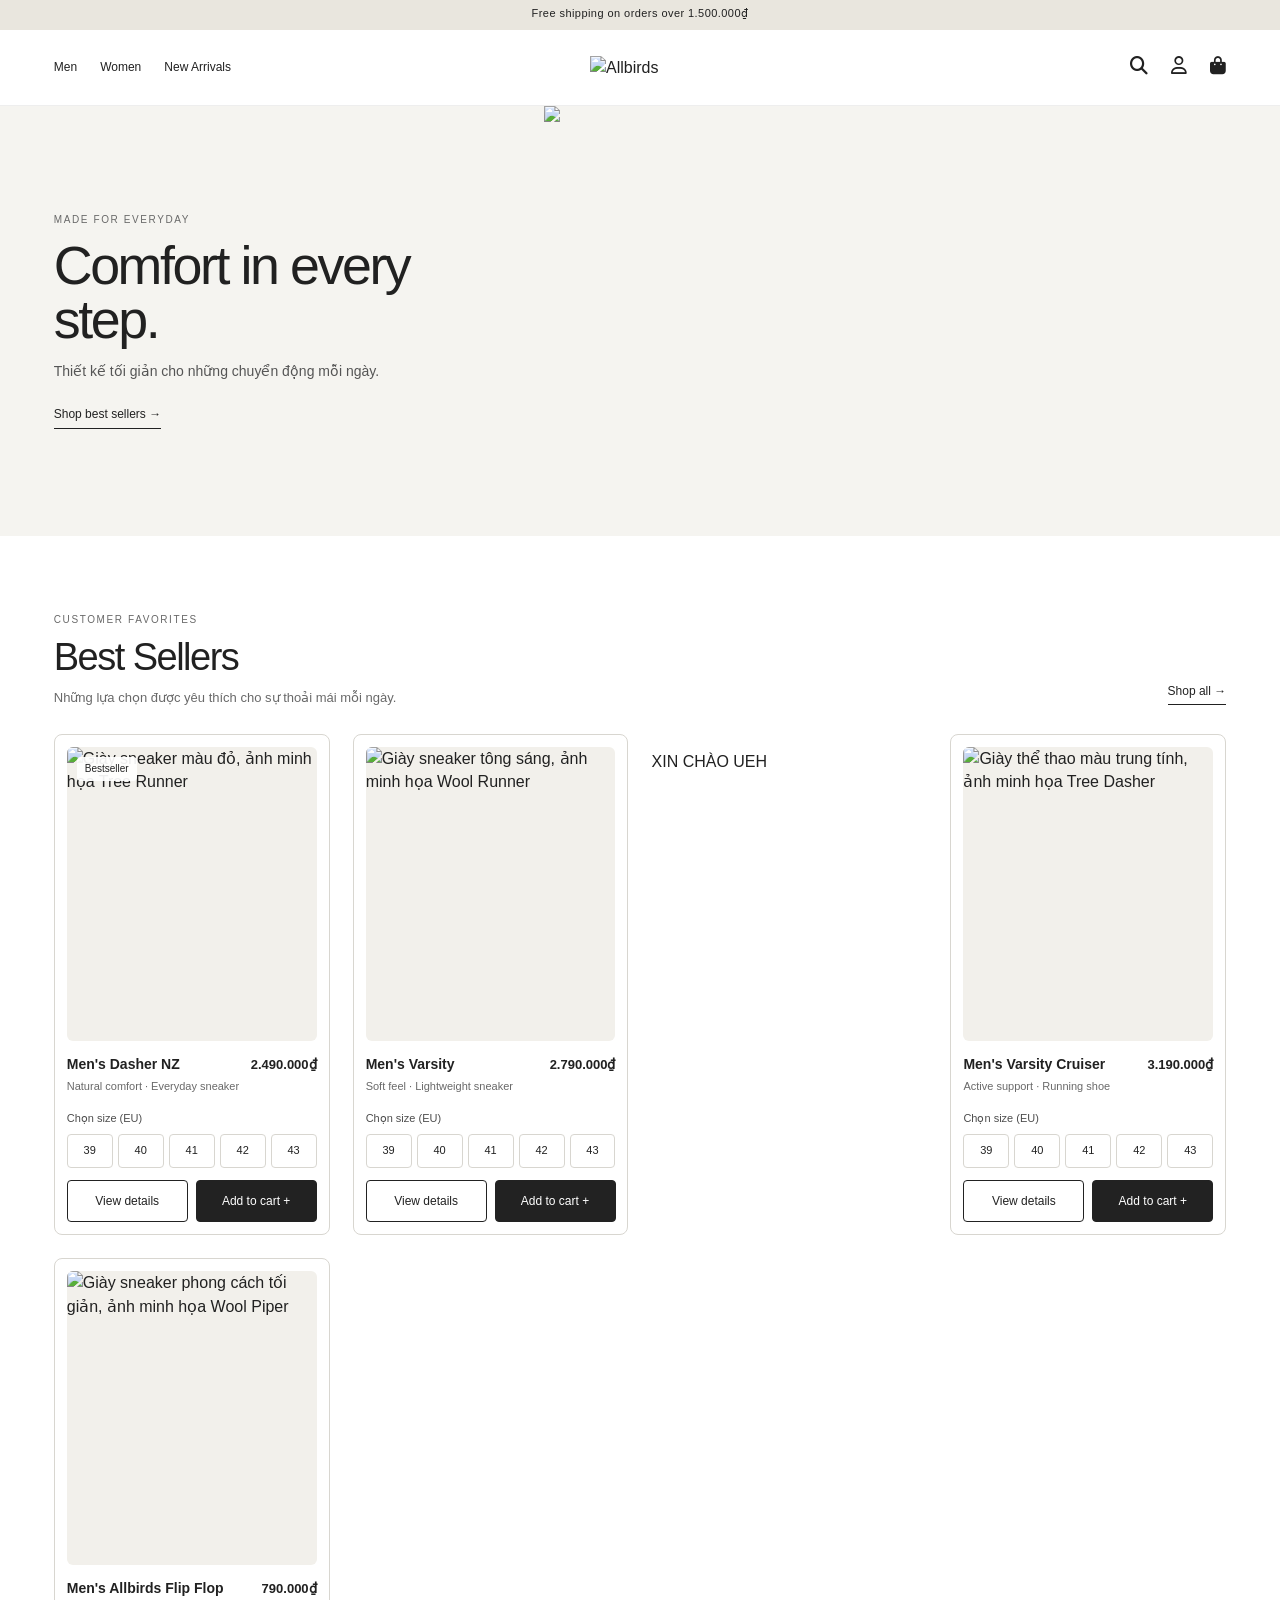
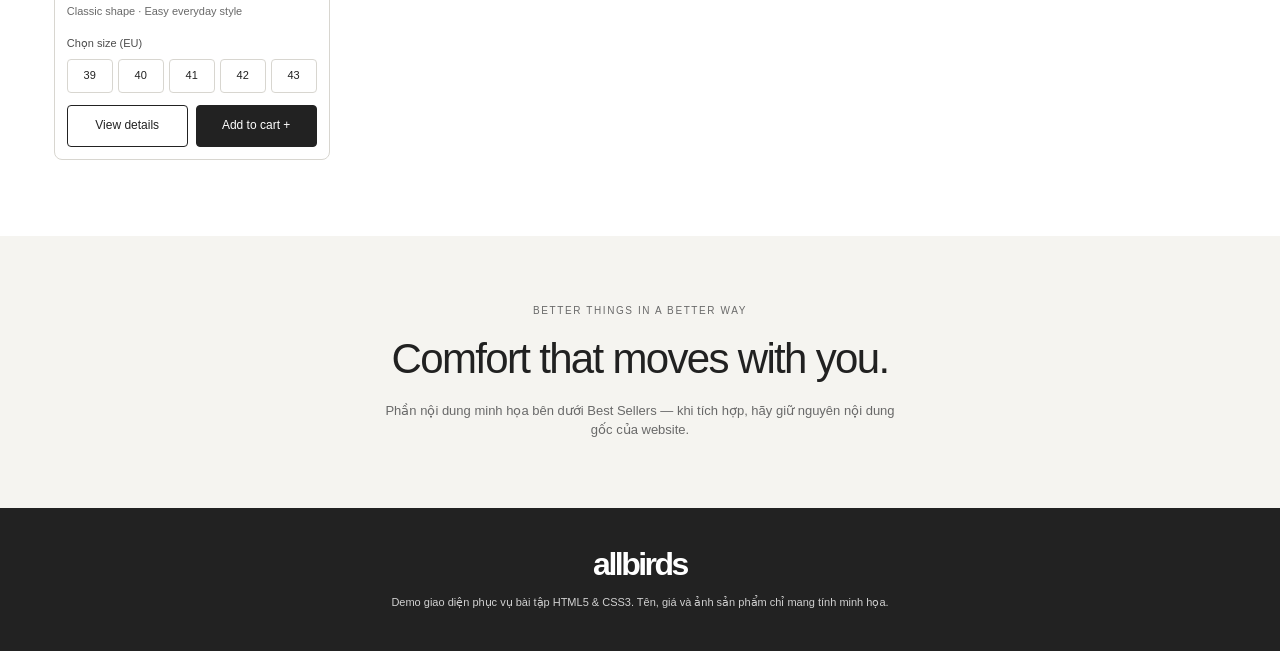
==== commit dc60abc8: "UPDATE" ====
--- a/BT_B1/index.html
+++ b/BT_B1/index.html
@@ -107,6 +107,7 @@
           </div>
         </article>
  
+        <P>XIN CHÀO UEH </P>
         <article class="product-card" id="tree-dasher">
           <a class="product-image-link" href="#tree-dasher" aria-label="Xem Tree Dasher">
             <img class="product-image" src="https://www.allbirds.com/cdn/shop/files/A12523_26Q2_Varsity-Cruiser-Light-Burnt-Olive-Light-Gum-Sole_PDP_LEFT.png?v=1765308146&width=1280" alt="Giày thể thao màu trung tính, ảnh minh họa Tree Dasher" loading="lazy">
--- a/BT_B1/css/style.css
+++ b/BT_B1/css/style.css
@@ -1,19 +1,4 @@
-/* ==========================================================
-   Bài tập cá nhân Buổi 2 — HTML5 & CSS3
-   Khu vực cải tiến: Best Sellers (danh sách 4 sản phẩm)
-   Cấu trúc file:
-   1. Biến màu và thiết lập cơ bản (Bước 3)
-   2. Header và menu — Flexbox/Grid (Bước 5)
-   3. Hero
-   4. Tiêu đề khu vực Best Sellers — Flexbox (Bước 5)
-   5. Lưới sản phẩm — CSS Grid (Bước 6)
-   6. Thẻ sản phẩm — selector và Box Model (Bước 4)
-   7. Chọn size và nhóm nút — Flexbox, hover, focus (Bước 5, 7)
-   8. Brand note và footer
-   9. Responsive (Bước 8)
-   ========================================================== */
- 
-/* 1. BIẾN MÀU VÀ THIẾT LẬP CƠ BẢN ------------------------- */
+ /* 1. BIẾN MÀU VÀ THIẾT LẬP CƠ BẢN*/
 :root {
   --ink: #212121;
   --muted: #696969;
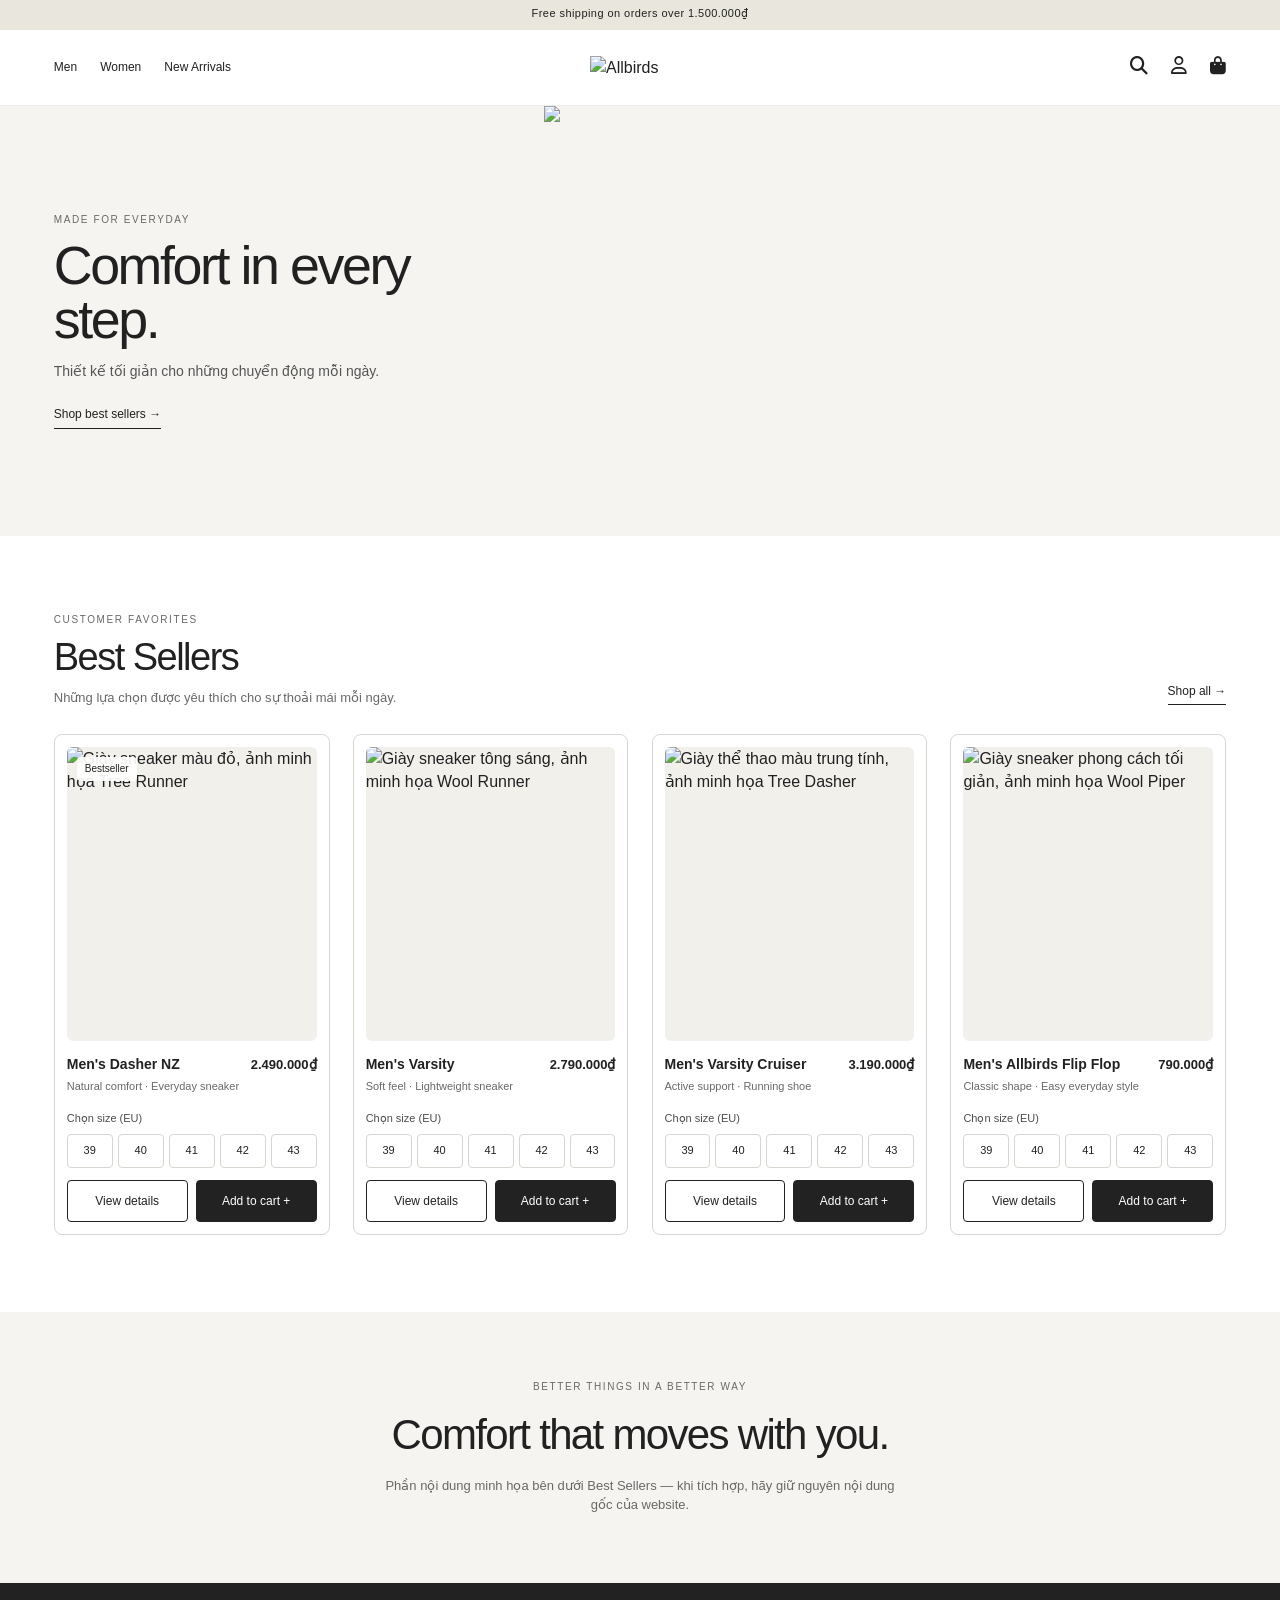
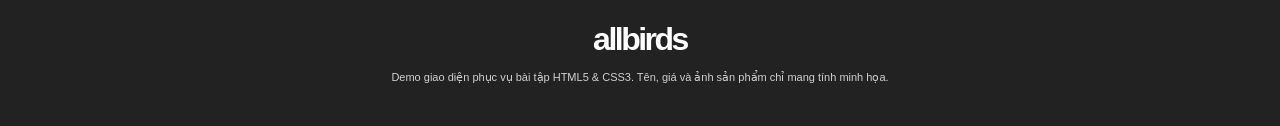
==== commit 89aefe18: "NOTHING" ====
--- a/BT_B1/index.html
+++ b/BT_B1/index.html
@@ -106,8 +106,6 @@
             </div>
           </div>
         </article>
- 
-        <P>XIN CHÀO UEH </P>
         <article class="product-card" id="tree-dasher">
           <a class="product-image-link" href="#tree-dasher" aria-label="Xem Tree Dasher">
             <img class="product-image" src="https://www.allbirds.com/cdn/shop/files/A12523_26Q2_Varsity-Cruiser-Light-Burnt-Olive-Light-Gum-Sole_PDP_LEFT.png?v=1765308146&width=1280" alt="Giày thể thao màu trung tính, ảnh minh họa Tree Dasher" loading="lazy">
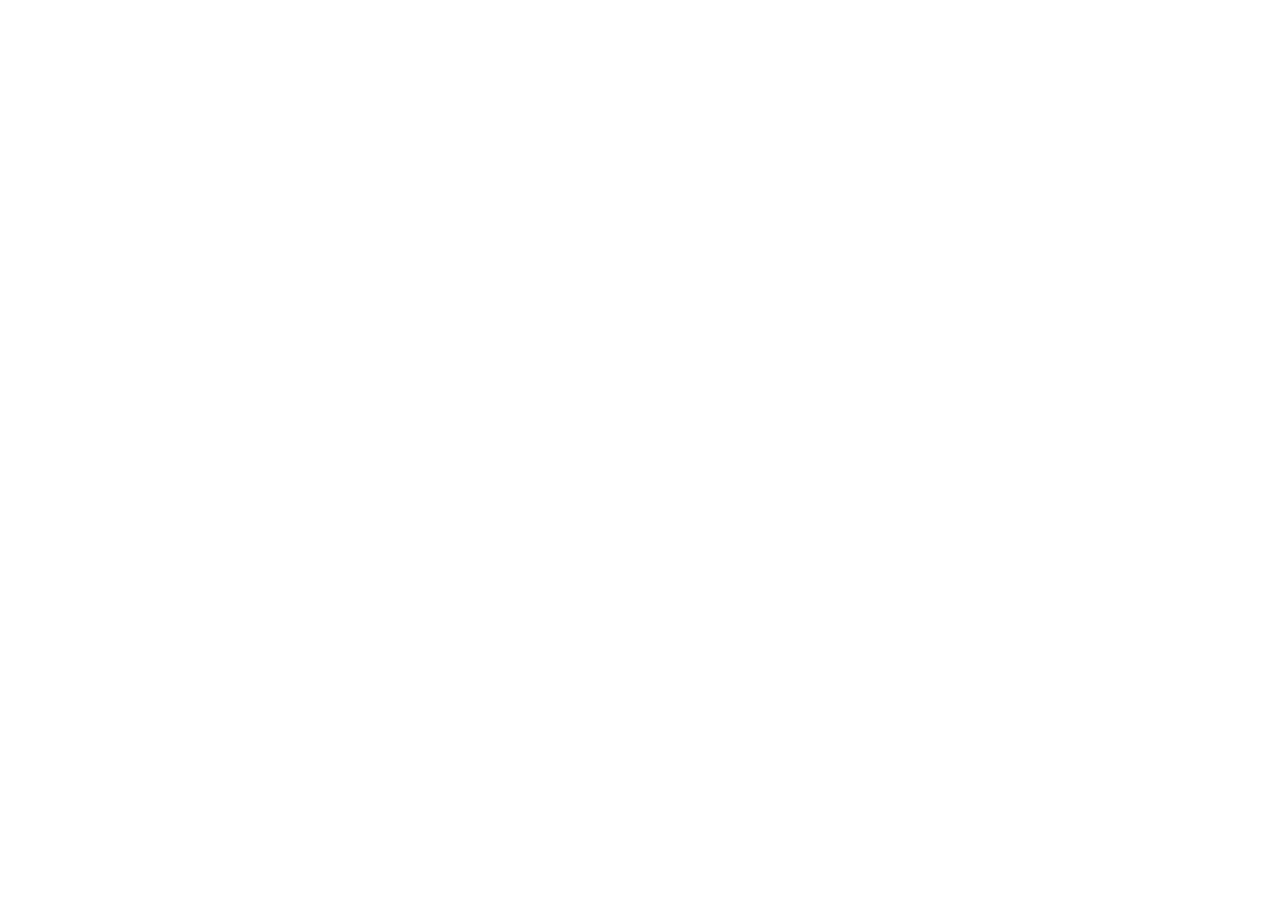
==== commit f539657d: "update" ====
--- a/BT_B1/index.html
+++ b/BT_B1/index.html
@@ -7,6 +7,14 @@
   <title>Allbirds — Best Sellers Demo</title>
   <link rel="stylesheet" href="css/style.css">
   <link rel="stylesheet" href="https://cdnjs.cloudflare.com/ajax/libs/font-awesome/6.7.2/css/all.min.css">
+  <!-- Google tag (gtag.js) -->
+<script async src="https://www.googletagmanager.com/gtag/js?id=G-M5Y1JZ8QJD"></script>
+<script>
+  window.dataLayer = window.dataLayer || [];
+  function gtag(){dataLayer.push(arguments);}
+  gtag('js', new Date());
+
+  gtag('config', 'G-M5Y1JZ8QJD');
 </head>
 <body>
   <!-- Header và hero chỉ mang tính minh họa để khu vực Best Sellers hòa vào trang chủ. -->
